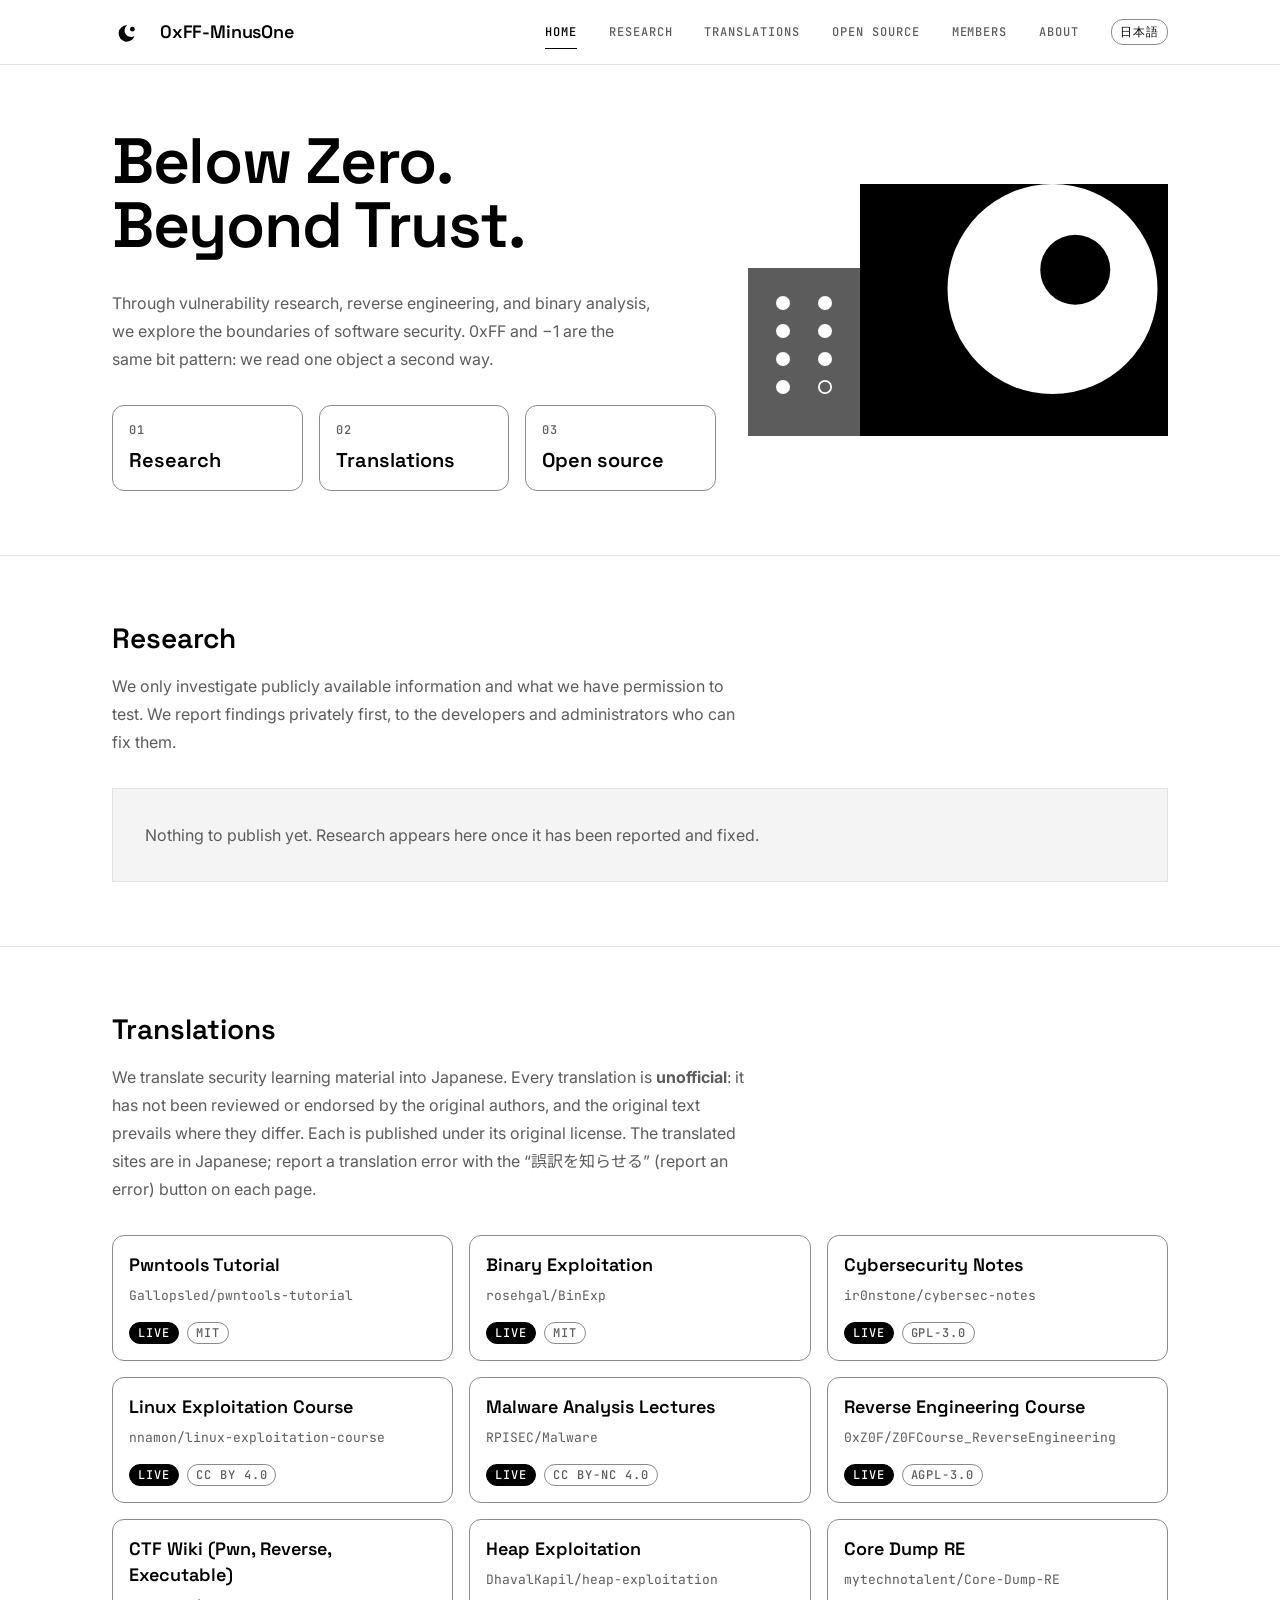
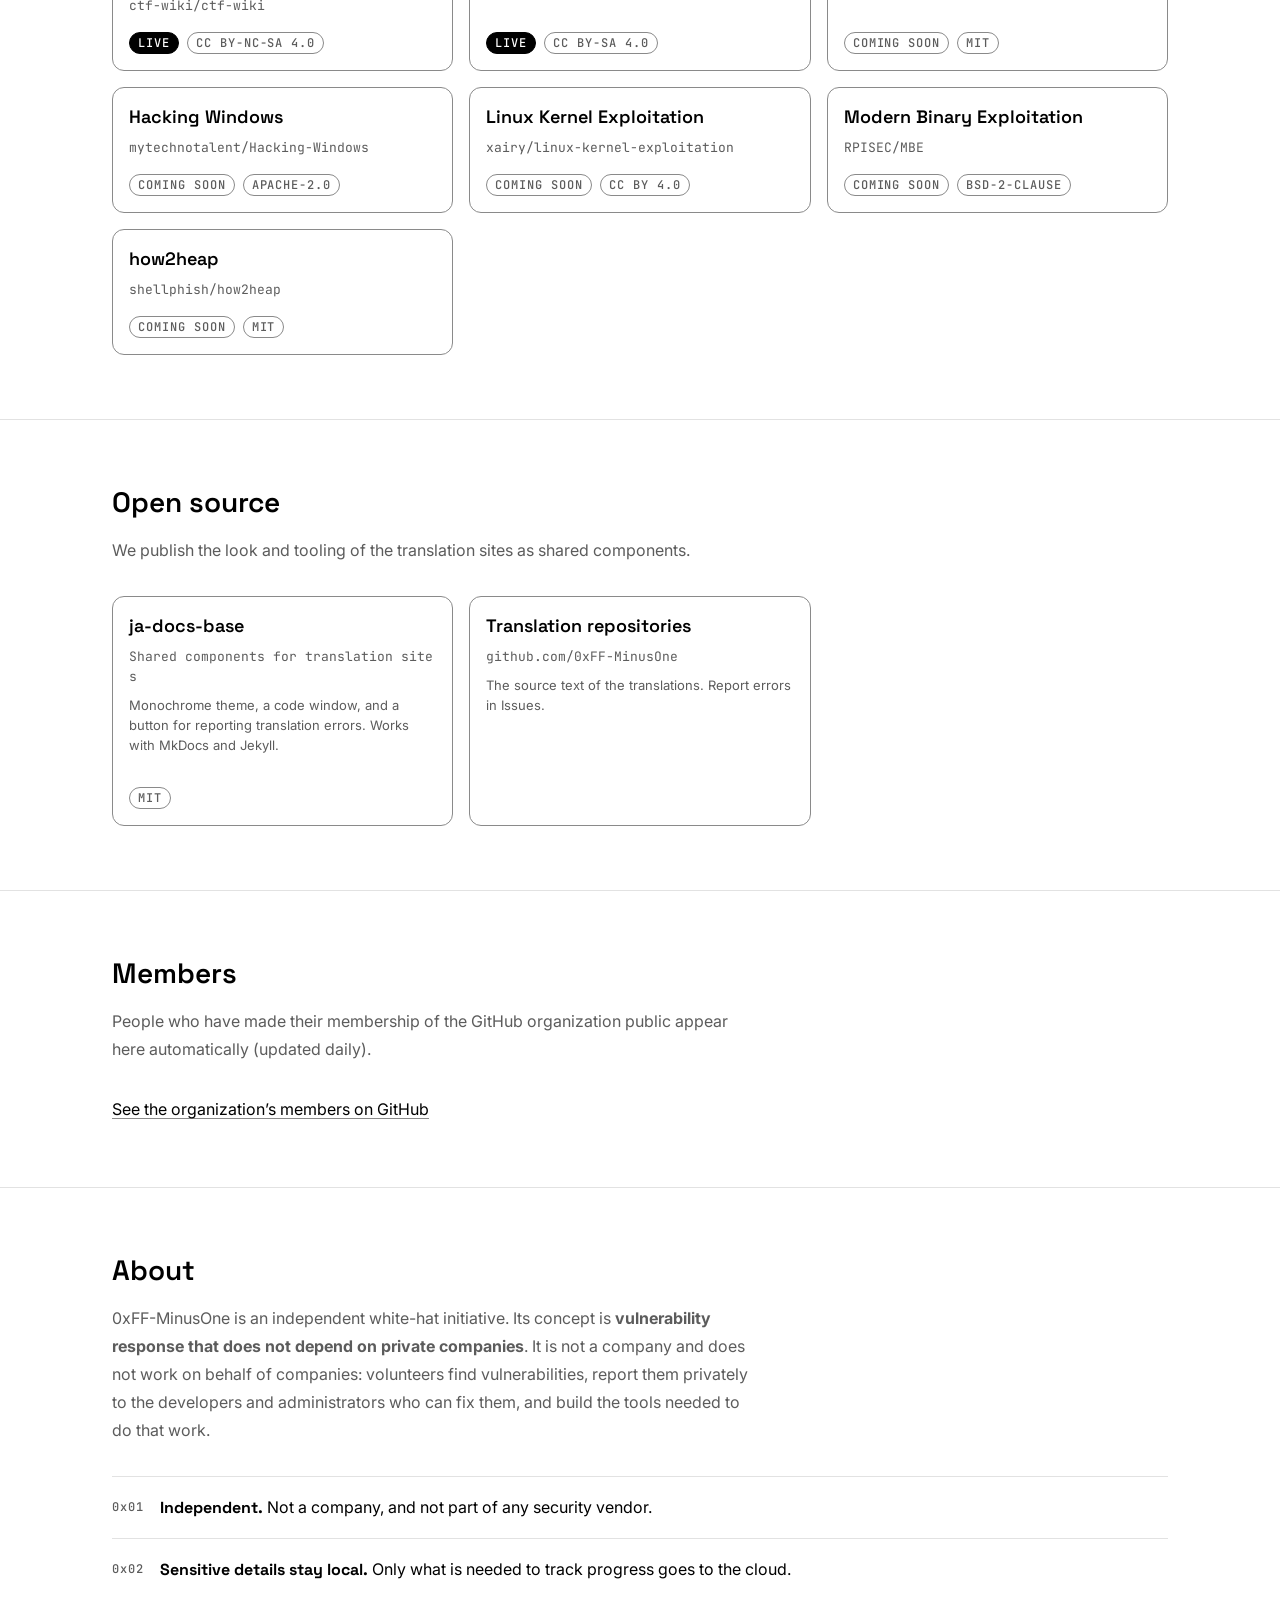
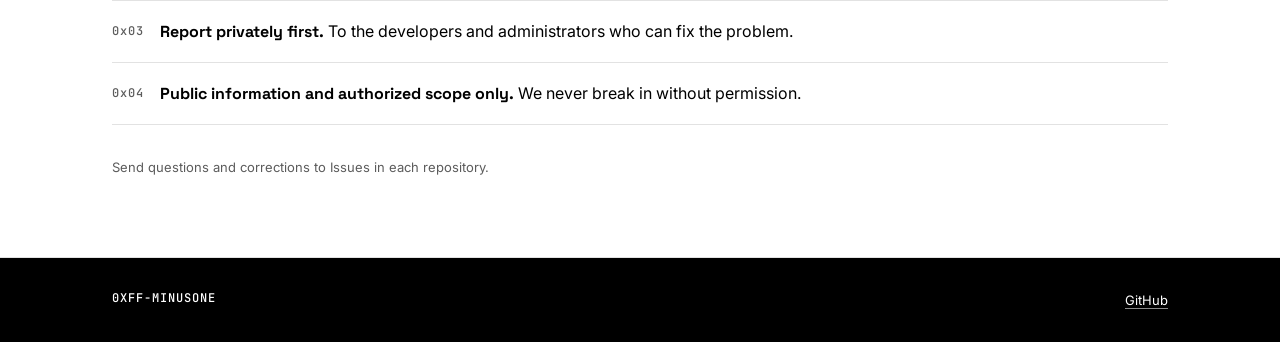
==== en/index.html @ b285cdcc "英語のページ(/en/)と言語の切り替えを追加する" ====
<!doctype html>
<html lang="en">
<head>
<meta charset="utf-8">
<meta name="viewport" content="width=device-width, initial-scale=1">
<title>0xFF-MinusOne | Vulnerability response that does not depend on private companies</title>
<meta name="description" content="0xFF-MinusOne is an independent white-hat initiative. Through vulnerability research, reverse engineering, and binary analysis, we explore the boundaries of software security.">
<meta property="og:title" content="0xFF-MinusOne">
<meta property="og:description" content="Vulnerability response that does not depend on private companies.">
<meta property="og:type" content="website">
<meta property="og:image" content="https://0xff-minusone.github.io/assets/avatar.png">
<meta name="color-scheme" content="light dark">
<link rel="canonical" href="https://0xff-minusone.github.io/en/">
<link rel="alternate" hreflang="ja" href="https://0xff-minusone.github.io/">
<link rel="alternate" hreflang="en" href="https://0xff-minusone.github.io/en/">
<link rel="alternate" hreflang="x-default" href="https://0xff-minusone.github.io/en/">
<meta property="og:locale" content="en_US">
<meta property="og:locale:alternate" content="ja_JP">
<link rel="icon" href="../assets/favicon.svg" type="image/svg+xml">
<link rel="apple-touch-icon" href="../assets/avatar.png">
<link rel="stylesheet" href="../assets/site.css">
</head>
<body id="top">
<a class="skip" href="#main">Skip to content</a>
<header class="top">
  <div class="wrap">
    <a class="brand" href="#top" aria-label="0xFF-MinusOne home">
      <svg viewBox="0 0 512 512" aria-hidden="true"><path d="M240 150.06 A130 130 0 1 0 359.76 319.79 A104 104 0 0 1 240 150.06 Z"/><circle cx="326" cy="210" r="38"/></svg>
      <b>0xFF-MinusOne</b>
    </a>
    <nav class="nav" aria-label="Main menu">
      <a href="#top" aria-current="page">Home</a>
      <a href="#research">Research</a>
      <a href="#translations">Translations</a>
      <a href="#open-source">Open source</a>
      <a href="#members">Members</a>
      <a href="#about">About</a>
    </nav>
    <a class="lang" href="../" hreflang="ja" lang="ja" aria-label="日本語に切り替え">日本語</a>
  </div>
</header>

<main id="main">
  <section class="hero">
    <div class="wrap">
      <div>
        <h1 class="display">Below Zero.<br>Beyond Trust.</h1>
        <p class="lead">Through vulnerability research, reverse engineering, and binary analysis, we explore the boundaries of software security. 0xFF and −1 are the same bit pattern: we read one object a second way.</p>
        <div class="tiles">
          <a class="tile" href="#research"><span class="label muted">01</span><h3>Research</h3></a>
          <a class="tile" href="#translations"><span class="label muted">02</span><h3>Translations</h3></a>
          <a class="tile" href="#open-source"><span class="label muted">03</span><h3>Open source</h3></a>
        </div>
      </div>
      <svg class="art" viewBox="0 0 480 288" aria-hidden="true">
        <rect class="muted" x="0" y="96" width="128" height="192"/>
        <rect class="ink" x="128" y="0" width="352" height="288"/>
        <circle class="ground" cx="348" cy="120" r="120"/>
        <circle class="ink" cx="374" cy="98" r="40"/>
        <circle class="ground" cx="40" cy="136" r="8"/><circle class="ground" cx="88" cy="136" r="8"/>
        <circle class="ground" cx="40" cy="168" r="8"/><circle class="ground" cx="88" cy="168" r="8"/>
        <circle class="ground" cx="40" cy="200" r="8"/><circle class="ground" cx="88" cy="200" r="8"/>
        <circle class="ground" cx="40" cy="232" r="8"/><circle class="hollow" cx="88" cy="232" r="7"/>
      </svg>
    </div>
  </section>

  <section class="block" id="research">
    <div class="wrap">
      <h2>Research</h2>
      <p class="sec-lead">We only investigate publicly available information and what we have permission to test. We report findings privately first, to the developers and administrators who can fix them.</p>
      <div class="empty">Nothing to publish yet. Research appears here once it has been reported and fixed.</div>
    </div>
  </section>

  <section class="block" id="translations">
    <div class="wrap">
      <h2>Translations</h2>
      <p class="sec-lead">We translate security learning material into Japanese. Every translation is <b>unofficial</b>: it has not been reviewed or endorsed by the original authors, and the original text prevails where they differ. Each is published under its original license. The translated sites are in Japanese; report a translation error with the “誤訳を知らせる” (report an error) button on each page.</p>
      <div class="cards">
        <a class="card" href="https://0xff-minusone.github.io/pwntools-tutorial-ja/">
          <h3>Pwntools Tutorial</h3>
          <span class="meta">Gallopsled/pwntools-tutorial</span>
          <div class="row"><span class="tag on">Live</span><span class="tag">MIT</span></div>
        </a>
        <a class="card" href="https://0xff-minusone.github.io/BinExp-ja/">
          <h3>Binary Exploitation</h3>
          <span class="meta">rosehgal/BinExp</span>
          <div class="row"><span class="tag on">Live</span><span class="tag">MIT</span></div>
        </a>
        <a class="card" href="https://0xff-minusone.github.io/cybersec-notes-ja/">
          <h3>Cybersecurity Notes</h3>
          <span class="meta">ir0nstone/cybersec-notes</span>
          <div class="row"><span class="tag on">Live</span><span class="tag">GPL-3.0</span></div>
        </a>
        <a class="card" href="https://0xff-minusone.github.io/linux-exploitation-course-ja/">
          <h3>Linux Exploitation Course</h3>
          <span class="meta">nnamon/linux-exploitation-course</span>
          <div class="row"><span class="tag on">Live</span><span class="tag">CC BY 4.0</span></div>
        </a>
        <a class="card" href="https://0xff-minusone.github.io/Malware-lectures-ja/">
          <h3>Malware Analysis Lectures</h3>
          <span class="meta">RPISEC/Malware</span>
          <div class="row"><span class="tag on">Live</span><span class="tag">CC BY-NC 4.0</span></div>
        </a>
        <a class="card" href="https://0xff-minusone.github.io/Z0FCourse_ReverseEngineering-ja/">
          <h3>Reverse Engineering Course</h3>
          <span class="meta">0xZ0F/Z0FCourse_ReverseEngineering</span>
          <div class="row"><span class="tag on">Live</span><span class="tag">AGPL-3.0</span></div>
        </a>
        <a class="card" href="https://0xff-minusone.github.io/ctf-wiki-ja/">
          <h3>CTF Wiki (Pwn, Reverse, Executable)</h3>
          <span class="meta">ctf-wiki/ctf-wiki</span>
          <div class="row"><span class="tag on">Live</span><span class="tag">CC BY-NC-SA 4.0</span></div>
        </a>
        <a class="card" href="https://0xff-minusone.github.io/heap-exploitation-ja/">
          <h3>Heap Exploitation</h3>
          <span class="meta">DhavalKapil/heap-exploitation</span>
          <div class="row"><span class="tag on">Live</span><span class="tag">CC BY-SA 4.0</span></div>
        </a>
        <a class="card" href="https://github.com/0xFF-MinusOne/Core-Dump-RE-ja">
          <h3>Core Dump RE</h3>
          <span class="meta">mytechnotalent/Core-Dump-RE</span>
          <div class="row"><span class="tag">Coming soon</span><span class="tag">MIT</span></div>
        </a>
        <a class="card" href="https://github.com/0xFF-MinusOne/Hacking-Windows-ja">
          <h3>Hacking Windows</h3>
          <span class="meta">mytechnotalent/Hacking-Windows</span>
          <div class="row"><span class="tag">Coming soon</span><span class="tag">Apache-2.0</span></div>
        </a>
        <a class="card" href="https://github.com/0xFF-MinusOne/linux-kernel-exploitation-ja">
          <h3>Linux Kernel Exploitation</h3>
          <span class="meta">xairy/linux-kernel-exploitation</span>
          <div class="row"><span class="tag">Coming soon</span><span class="tag">CC BY 4.0</span></div>
        </a>
        <a class="card" href="https://github.com/0xFF-MinusOne/MBE-ja">
          <h3>Modern Binary Exploitation</h3>
          <span class="meta">RPISEC/MBE</span>
          <div class="row"><span class="tag">Coming soon</span><span class="tag">BSD-2-Clause</span></div>
        </a>
        <a class="card" href="https://github.com/0xFF-MinusOne/how2heap-ja">
          <h3>how2heap</h3>
          <span class="meta">shellphish/how2heap</span>
          <div class="row"><span class="tag">Coming soon</span><span class="tag">MIT</span></div>
        </a>
      </div>
    </div>
  </section>

  <section class="block" id="open-source">
    <div class="wrap">
      <h2>Open source</h2>
      <p class="sec-lead">We publish the look and tooling of the translation sites as shared components.</p>
      <div class="cards">
        <a class="card" href="https://github.com/hina-kura49/ja-docs-base">
          <h3>ja-docs-base</h3>
          <span class="meta">Shared components for translation sites</span>
          <p class="small muted">Monochrome theme, a code window, and a button for reporting translation errors. Works with MkDocs and Jekyll.</p>
          <div class="row"><span class="tag">MIT</span></div>
        </a>
        <a class="card" href="https://github.com/0xFF-MinusOne">
          <h3>Translation repositories</h3>
          <span class="meta">github.com/0xFF-MinusOne</span>
          <p class="small muted">The source text of the translations. Report errors in Issues.</p>
        </a>
      </div>
    </div>
  </section>

  <section class="block" id="members">
    <div class="wrap">
      <h2>Members</h2>
      <p class="sec-lead">People who have made their membership of the GitHub organization public appear here automatically (updated daily).</p>
      <div class="cards" id="member-list" data-src="../members.json" aria-live="polite"><div class="empty">Loading…</div></div>
      <noscript><p><a href="https://github.com/orgs/0xFF-MinusOne/people">See the organization’s members on GitHub</a></p></noscript>
    </div>
  </section>

  <section class="block" id="about">
    <div class="wrap">
      <h2>About</h2>
      <p class="sec-lead">0xFF-MinusOne is an independent white-hat initiative. Its concept is <b>vulnerability response that does not depend on private companies</b>. It is not a company and does not work on behalf of companies: volunteers find vulnerabilities, report them privately to the developers and administrators who can fix them, and build the tools needed to do that work.</p>
      <ol class="principles">
        <li><div><b>Independent.</b> Not a company, and not part of any security vendor.</div></li>
        <li><div><b>Sensitive details stay local.</b> Only what is needed to track progress goes to the cloud.</div></li>
        <li><div><b>Report privately first.</b> To the developers and administrators who can fix the problem.</div></li>
        <li><div><b>Public information and authorized scope only.</b> We never break in without permission.</div></li>
      </ol>
      <p class="small muted" style="margin-top:32px">Send questions and corrections to Issues in each repository.</p>
    </div>
  </section>
</main>

<footer class="foot">
  <div class="wrap">
    <span class="label">0xFF-MinusOne</span>
    <span class="small"><a href="https://github.com/0xFF-MinusOne">GitHub</a></span>
  </div>
</footer>
<script src="../assets/site.js" defer></script>
</body>
</html>
---- assets/site.css ----
/* 0xFF-MinusOne 公開サイト。デザインシステム(白と黒の二値、円の装飾、角の立った容器)に従う。 */
@import url("https://fonts.googleapis.com/css2?family=Inter:wght@400;500&family=JetBrains+Mono:wght@400;500&family=Noto+Sans+JP:wght@400;500;700&family=Space+Grotesk:wght@600&display=swap");

:root {
  --ground: #ffffff;
  --ink: #000000;
  --surface: #f4f4f4;
  --ink-muted: #5c5c5c;
  --line: #e2e2e2;
  --line-strong: #8a8a8a;
  --inverse-ground: #000000;
  --inverse-ink: #ffffff;

  --space-1: 4px;
  --space-2: 8px;
  --space-4: 16px;
  --space-8: 32px;
  --space-16: 64px;
  --radius-none: 0;
  --radius-md: 12px;
  --radius-full: 9999px;

  --font-display: "Space Grotesk", "Noto Sans JP", system-ui, sans-serif;
  --font-sans: "Inter", "Noto Sans JP", system-ui, sans-serif;
  --font-mono: "JetBrains Mono", ui-monospace, monospace;
}
@media (prefers-color-scheme: dark) {
  :root {
    --ground: #000000;
    --ink: #ffffff;
    --surface: #111111;
    --ink-muted: #a3a3a3;
    --line: #262626;
    --line-strong: #6b6b6b;
    --inverse-ground: #ffffff;
    --inverse-ink: #000000;
  }
}

* { box-sizing: border-box; }
html { scroll-behavior: smooth; scroll-padding-top: 88px; }
body {
  margin: 0;
  background: var(--ground);
  color: var(--ink);
  font: 400 16px/28px var(--font-sans);
  -webkit-font-smoothing: antialiased;
}
a { color: inherit; text-decoration-color: var(--line-strong); text-underline-offset: 3px; }
a:hover { text-decoration-color: var(--ink); }
:focus-visible { outline: 2px solid var(--ink); outline-offset: 2px; }
h1, h2, h3 { font-family: var(--font-display); font-weight: 600; margin: 0; }
p { margin: 0 0 var(--space-4); }
.wrap { max-width: 1120px; margin: 0 auto; padding: 0 var(--space-8); }
.label { font: 500 12px/16px var(--font-mono); letter-spacing: 0.08em; text-transform: uppercase; }
.muted { color: var(--ink-muted); }
.small { font-size: 13px; line-height: 20px; }
.skip { position: absolute; left: -999px; }
.skip:focus { left: var(--space-2); top: var(--space-2); background: var(--ground); padding: var(--space-2) var(--space-4); border: 1px solid var(--ink); z-index: 10; }

/* ヘッダー */
.top { position: sticky; top: 0; z-index: 5; background: var(--ground); border-bottom: 1px solid var(--line); }
.top .wrap { display: flex; align-items: center; gap: var(--space-8); min-height: 64px; }
.brand { display: flex; align-items: center; gap: var(--space-4); text-decoration: none; }
.brand svg { height: 32px; width: 32px; fill: var(--ink); }
.brand b { font: 600 18px/20px var(--font-display); letter-spacing: -0.01em; }
.nav { display: flex; gap: var(--space-8); margin-left: auto; overflow-x: auto; scrollbar-width: none; }
.nav::-webkit-scrollbar { display: none; }
.nav a { font: 500 12px/16px var(--font-mono); letter-spacing: 0.08em; text-transform: uppercase; text-decoration: none; color: var(--ink-muted); padding: var(--space-2) 0; border-bottom: 1px solid transparent; white-space: nowrap; }
.nav a:hover, .nav a[aria-current] { color: var(--ink); border-bottom-color: var(--ink); }

/* ヒーロー */
.hero { position: relative; overflow: hidden; border-bottom: 1px solid var(--line); }
.hero .wrap { display: grid; grid-template-columns: minmax(0, 1fr) 420px; gap: var(--space-8); align-items: center; padding-top: var(--space-16); padding-bottom: var(--space-16); }
.display { font: 600 64px/64px var(--font-display); letter-spacing: -0.02em; margin-bottom: var(--space-8); }
.lead { font-size: 16px; max-width: 34em; color: var(--ink-muted); margin-bottom: var(--space-8); }
.art { width: 100%; height: auto; display: block; }
.art .ink { fill: var(--ink); }
.art .muted { fill: var(--ink-muted); }
.art .ground { fill: var(--ground); }
.art .hollow { fill: none; stroke: var(--ground); stroke-width: 2; }

/* カード */
.tiles { display: grid; grid-template-columns: repeat(3, 1fr); gap: var(--space-4); }
.tile { display: flex; flex-direction: column; gap: var(--space-2); padding: var(--space-4) var(--space-4) var(--space-4); border: 1px solid var(--line-strong); border-radius: var(--radius-md); text-decoration: none; background: var(--ground); }
.tile:hover { background: var(--ink); color: var(--ground); border-color: var(--ink); }
.tile:hover .muted { color: inherit; }
.tile h3 { font-size: 20px; line-height: 28px; }

/* 節 */
section.block { padding: var(--space-16) 0; border-bottom: 1px solid var(--line); }
section.block > .wrap > h2 { font: 600 28px/36px var(--font-display); margin-bottom: var(--space-4); }
.sec-lead { max-width: 40em; color: var(--ink-muted); margin-bottom: var(--space-8); }
.cards { display: grid; grid-template-columns: repeat(auto-fill, minmax(300px, 1fr)); gap: var(--space-4); }
.card { display: flex; flex-direction: column; gap: var(--space-2); padding: var(--space-4); border: 1px solid var(--line-strong); border-radius: var(--radius-md); background: var(--ground); color: inherit; text-decoration: none; }
a.card:hover { background: var(--surface); border-color: var(--ink); }
.card h3 { font-size: 18px; line-height: 26px; }
.card .meta { font: 400 13px/20px var(--font-mono); color: var(--ink-muted); word-break: break-all; }
.card .row { display: flex; gap: var(--space-2); flex-wrap: wrap; margin-top: auto; padding-top: var(--space-2); }
.tag { display: inline-block; padding: 0 var(--space-2); border: 1px solid var(--line-strong); border-radius: var(--radius-full); font: 500 12px/20px var(--font-mono); letter-spacing: 0.08em; text-transform: uppercase; color: var(--ink-muted); }
.tag.on { background: var(--ink); color: var(--ground); border-color: var(--ink); }
.empty { padding: var(--space-8); border: 1px solid var(--line); background: var(--surface); color: var(--ink-muted); }
.principles { counter-reset: p; list-style: none; padding: 0; margin: var(--space-8) 0 0; display: grid; gap: 0; border-top: 1px solid var(--line); }
.principles li { counter-increment: p; display: grid; grid-template-columns: 48px 1fr; padding: var(--space-4) 0; border-bottom: 1px solid var(--line); }
.principles li::before { content: "0x0" counter(p); font: 500 12px/28px var(--font-mono); letter-spacing: 0.08em; color: var(--ink-muted); }
.principles b { font-family: var(--font-display); }

/* フッター: 反転ブロック */
.foot { background: var(--inverse-ground); color: var(--inverse-ink); padding: var(--space-8) 0; }
.foot .wrap { display: flex; gap: var(--space-8); justify-content: space-between; flex-wrap: wrap; }
.foot a { color: inherit; }

@media (max-width: 860px) {
  .hero .wrap { grid-template-columns: 1fr; }
  .art { max-width: 320px; }
  .display { font-size: 44px; line-height: 48px; }
  .tiles { grid-template-columns: 1fr; }
  .top .wrap { gap: var(--space-4); padding: 0 var(--space-4); flex-wrap: wrap; }
  .wrap { padding: 0 var(--space-4); }
  .nav { order: 3; width: 100%; margin-left: 0; gap: var(--space-4); }
}
@media (prefers-reduced-motion: reduce) { html { scroll-behavior: auto; } }

/* メンバーのカード: アバターは円(radius-full) */
.member img { width: 48px; height: 48px; border-radius: var(--radius-full); border: 1px solid var(--line-strong); background: var(--surface); }

/* 言語の切り替え */
.lang { font: 500 12px/16px var(--font-mono); letter-spacing: 0.08em; text-decoration: none; padding: var(--space-1) var(--space-2); border: 1px solid var(--line-strong); border-radius: var(--radius-md); white-space: nowrap; }
.lang:hover { background: var(--ink); color: var(--ground); border-color: var(--ink); }
.nav { margin-left: auto; }
.nav + .lang { margin-left: 0; }
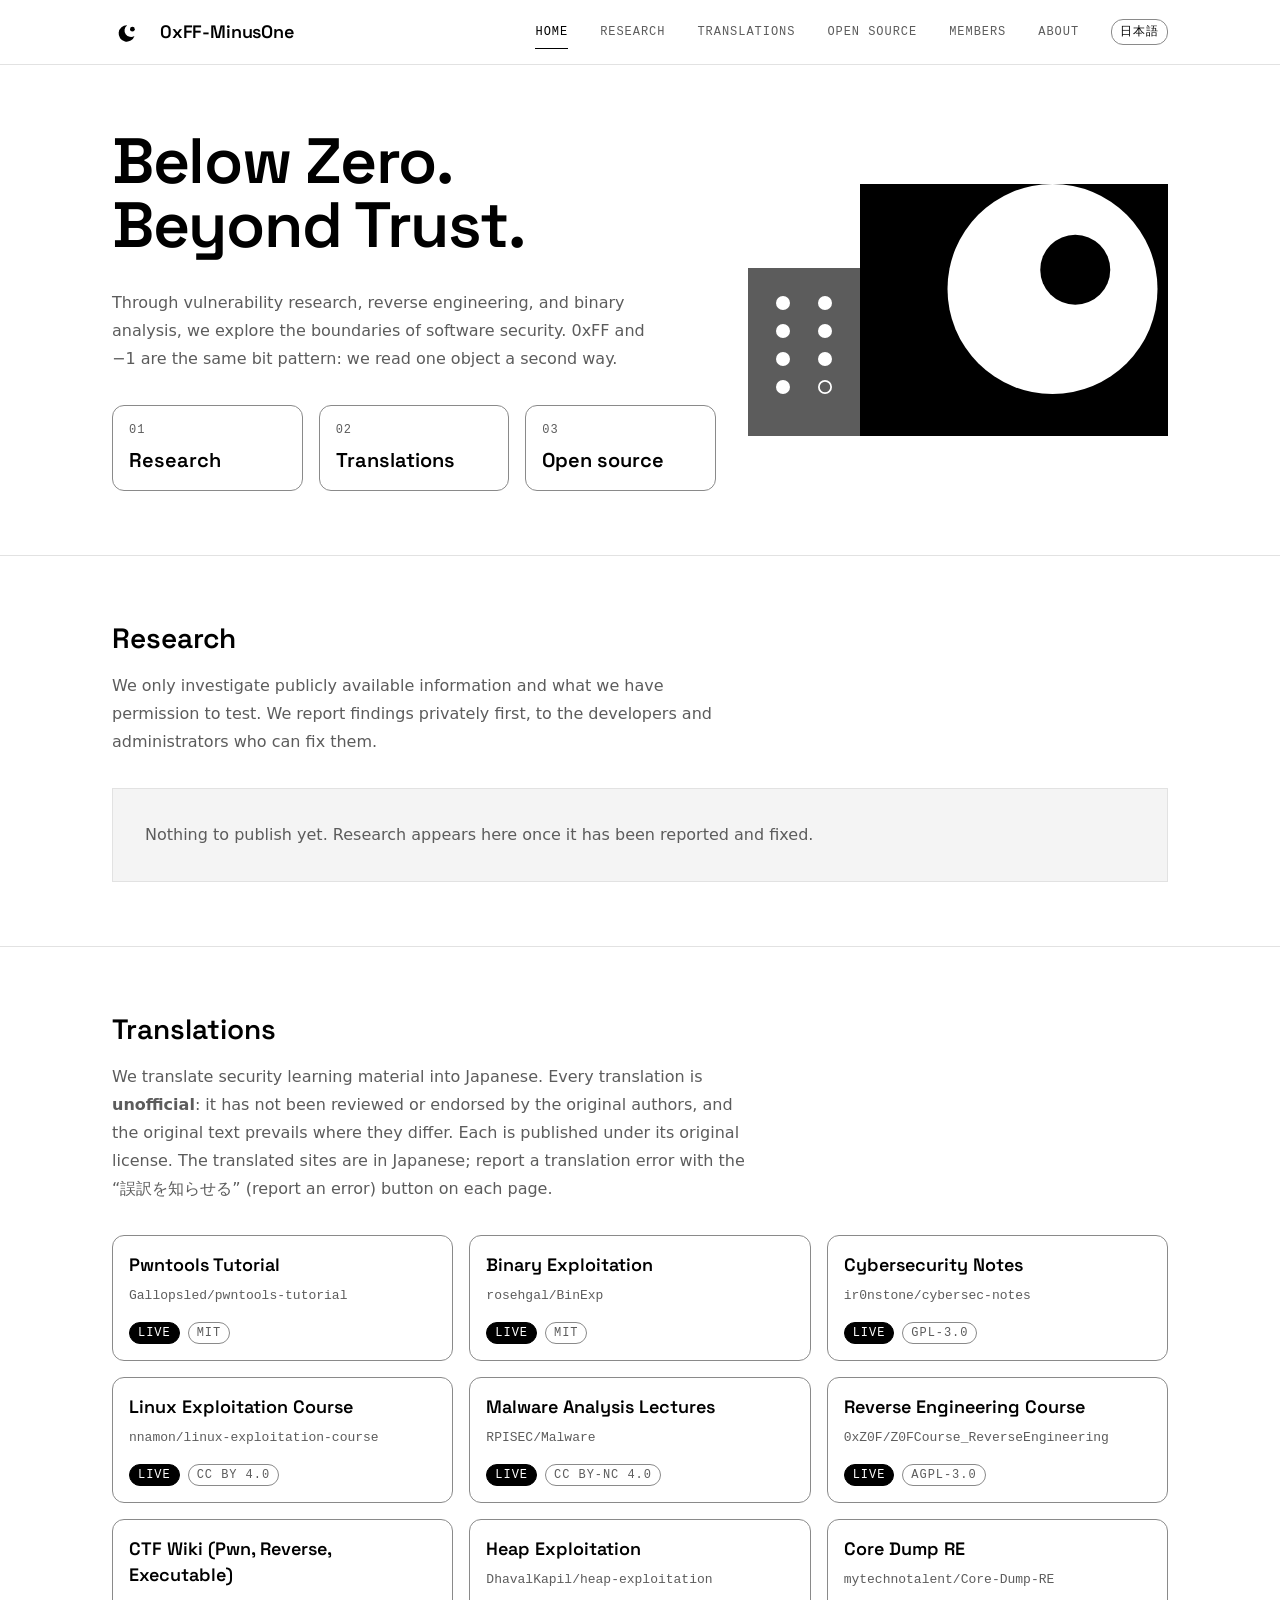
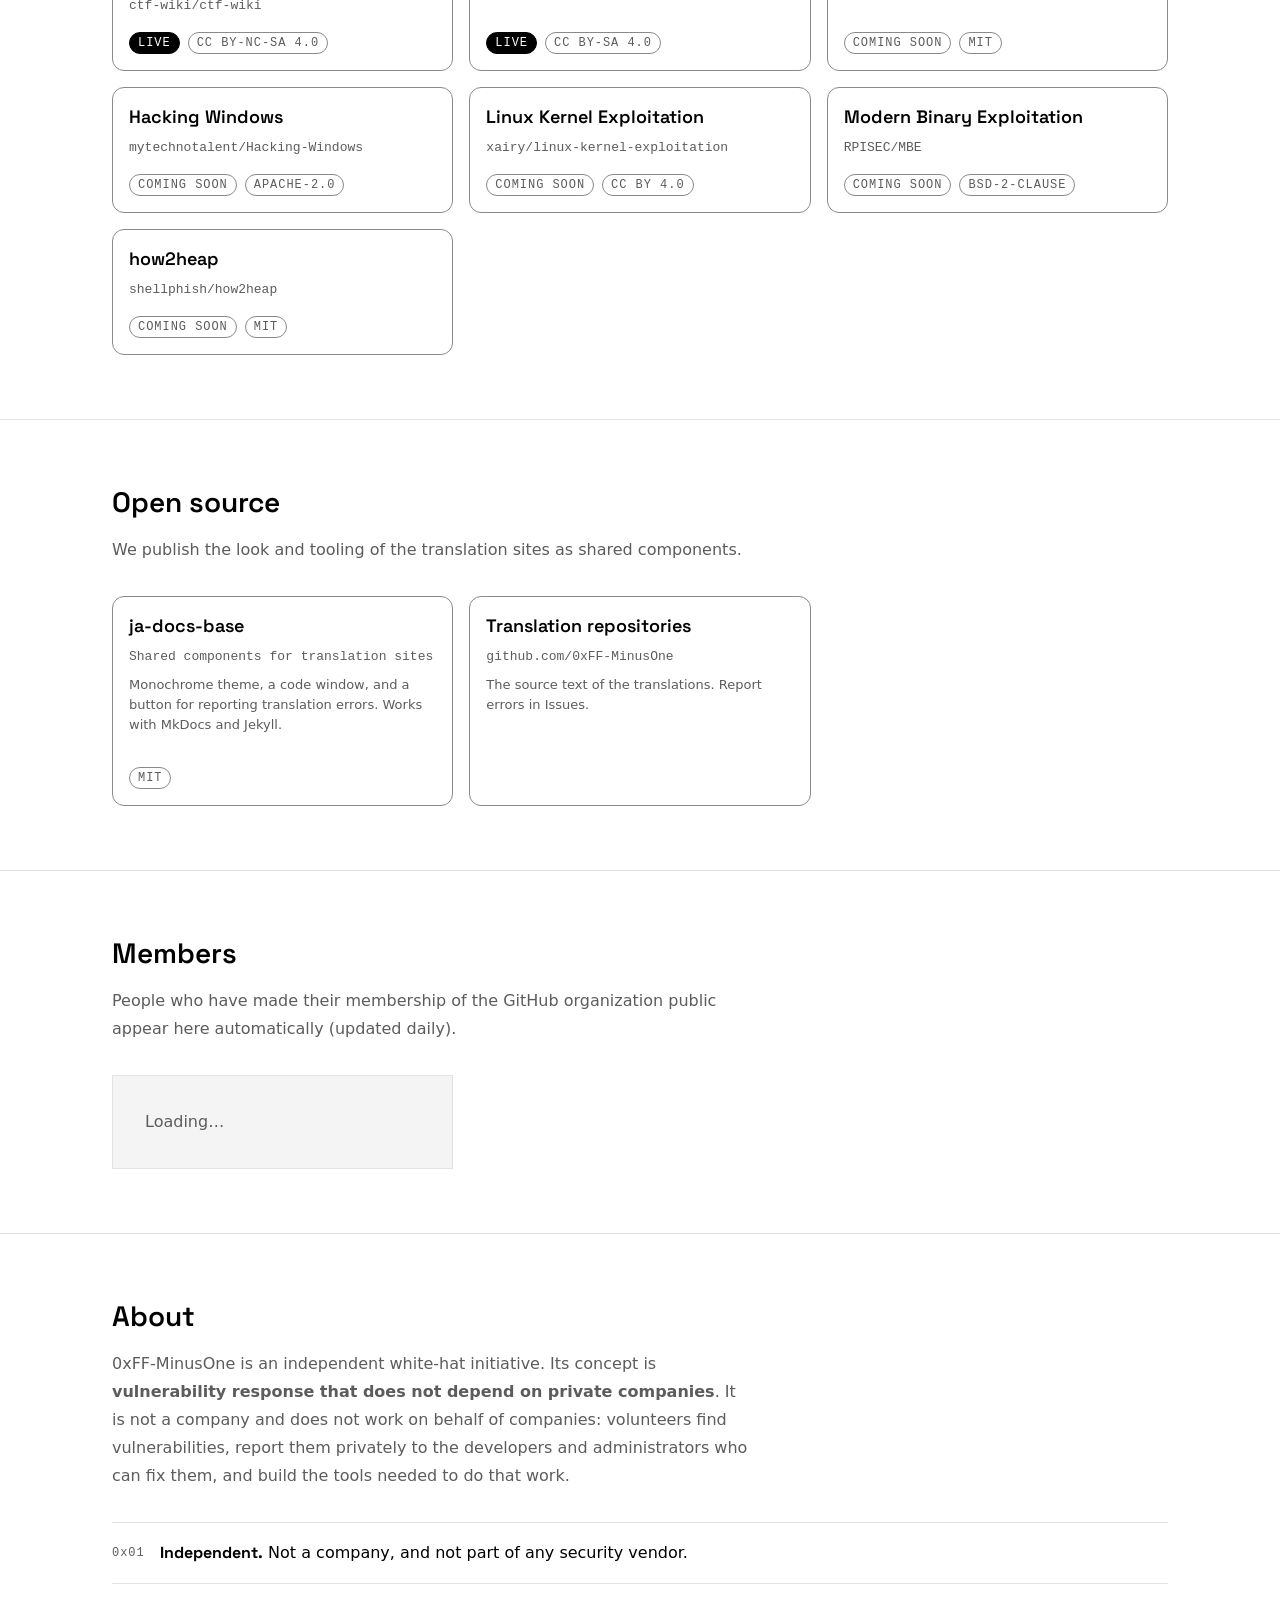
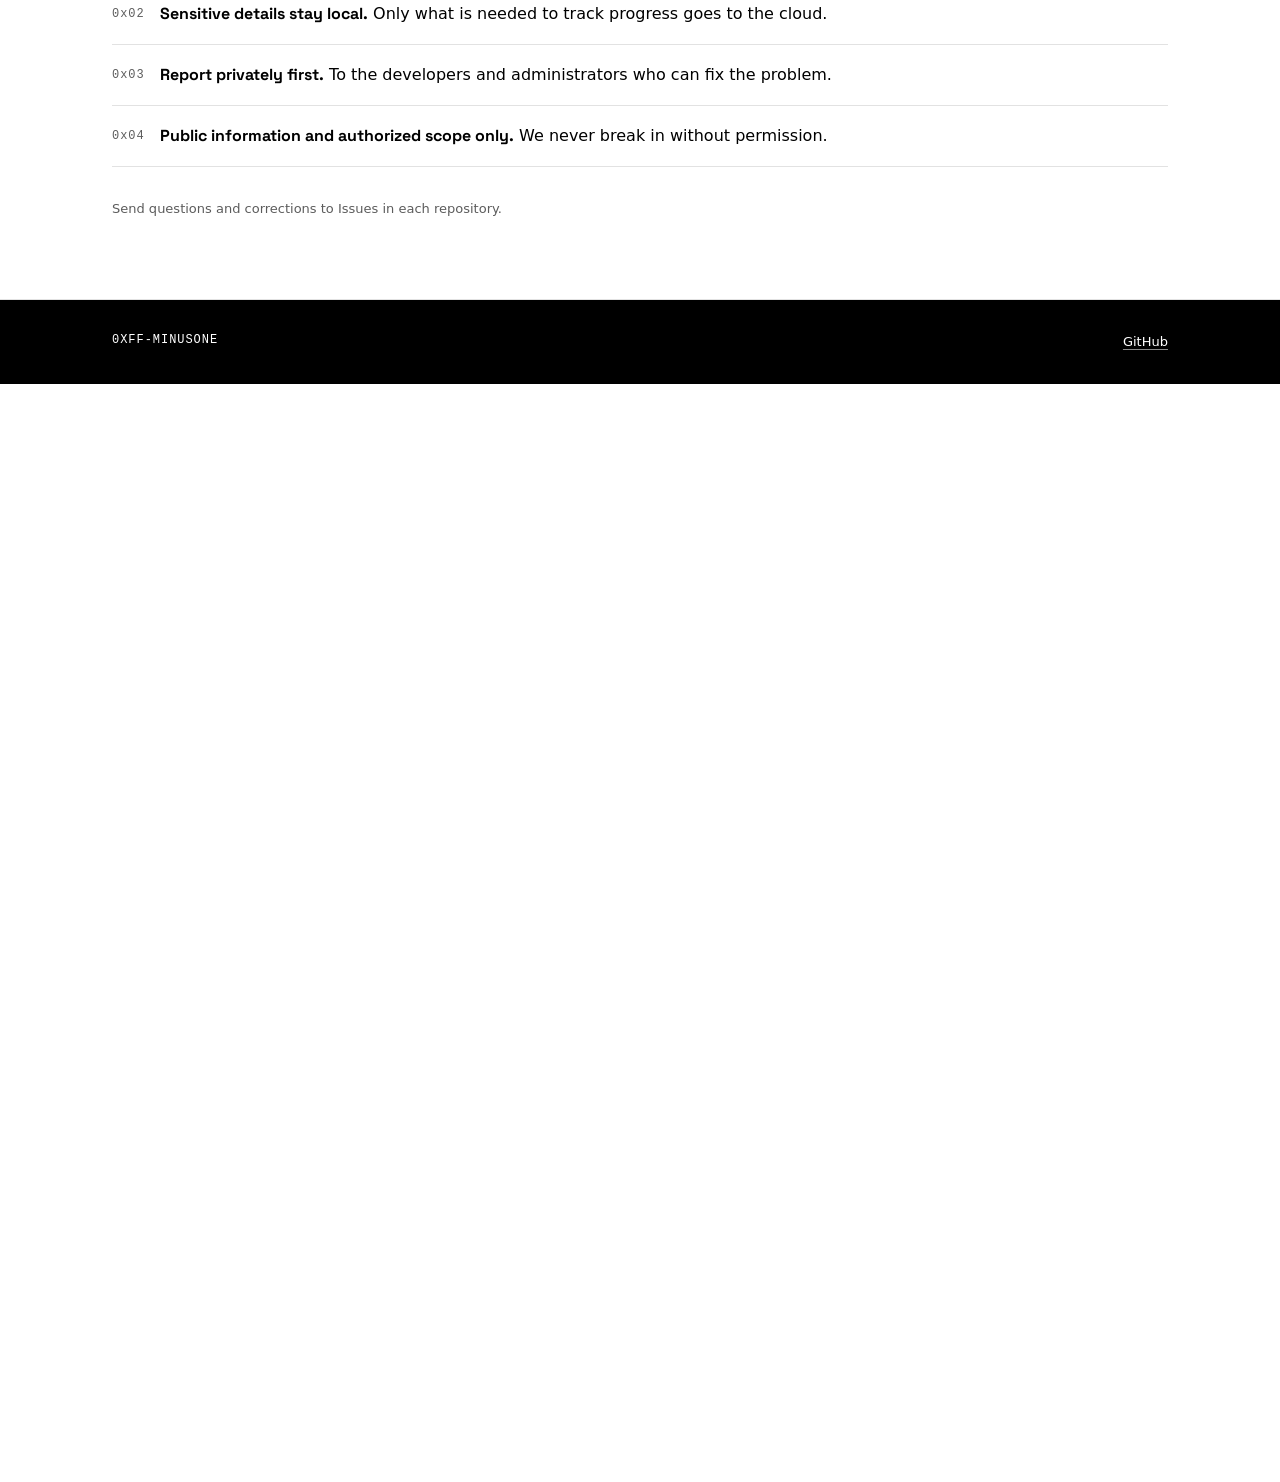
==== commit b5c99bc7: "英語を既定にする(/ が英語、/ja/ が日本語、/en/ は / へ転送)" ====
--- a/en/index.html
+++ b/en/index.html
@@ -2,201 +2,10 @@
 <html lang="en">
 <head>
 <meta charset="utf-8">
-<meta name="viewport" content="width=device-width, initial-scale=1">
-<title>0xFF-MinusOne | Vulnerability response that does not depend on private companies</title>
-<meta name="description" content="0xFF-MinusOne is an independent white-hat initiative. Through vulnerability research, reverse engineering, and binary analysis, we explore the boundaries of software security.">
-<meta property="og:title" content="0xFF-MinusOne">
-<meta property="og:description" content="Vulnerability response that does not depend on private companies.">
-<meta property="og:type" content="website">
-<meta property="og:image" content="https://0xff-minusone.github.io/assets/avatar.png">
-<meta name="color-scheme" content="light dark">
-<link rel="canonical" href="https://0xff-minusone.github.io/en/">
-<link rel="alternate" hreflang="ja" href="https://0xff-minusone.github.io/">
-<link rel="alternate" hreflang="en" href="https://0xff-minusone.github.io/en/">
-<link rel="alternate" hreflang="x-default" href="https://0xff-minusone.github.io/en/">
-<meta property="og:locale" content="en_US">
-<meta property="og:locale:alternate" content="ja_JP">
-<link rel="icon" href="../assets/favicon.svg" type="image/svg+xml">
-<link rel="apple-touch-icon" href="../assets/avatar.png">
-<link rel="stylesheet" href="../assets/site.css">
+<title>0xFF-MinusOne</title>
+<meta http-equiv="refresh" content="0; url=../">
+<link rel="canonical" href="https://0xff-minusone.github.io/">
+<meta name="robots" content="noindex">
 </head>
-<body id="top">
-<a class="skip" href="#main">Skip to content</a>
-<header class="top">
-  <div class="wrap">
-    <a class="brand" href="#top" aria-label="0xFF-MinusOne home">
-      <svg viewBox="0 0 512 512" aria-hidden="true"><path d="M240 150.06 A130 130 0 1 0 359.76 319.79 A104 104 0 0 1 240 150.06 Z"/><circle cx="326" cy="210" r="38"/></svg>
-      <b>0xFF-MinusOne</b>
-    </a>
-    <nav class="nav" aria-label="Main menu">
-      <a href="#top" aria-current="page">Home</a>
-      <a href="#research">Research</a>
-      <a href="#translations">Translations</a>
-      <a href="#open-source">Open source</a>
-      <a href="#members">Members</a>
-      <a href="#about">About</a>
-    </nav>
-    <a class="lang" href="../" hreflang="ja" lang="ja" aria-label="日本語に切り替え">日本語</a>
-  </div>
-</header>
-
-<main id="main">
-  <section class="hero">
-    <div class="wrap">
-      <div>
-        <h1 class="display">Below Zero.<br>Beyond Trust.</h1>
-        <p class="lead">Through vulnerability research, reverse engineering, and binary analysis, we explore the boundaries of software security. 0xFF and −1 are the same bit pattern: we read one object a second way.</p>
-        <div class="tiles">
-          <a class="tile" href="#research"><span class="label muted">01</span><h3>Research</h3></a>
-          <a class="tile" href="#translations"><span class="label muted">02</span><h3>Translations</h3></a>
-          <a class="tile" href="#open-source"><span class="label muted">03</span><h3>Open source</h3></a>
-        </div>
-      </div>
-      <svg class="art" viewBox="0 0 480 288" aria-hidden="true">
-        <rect class="muted" x="0" y="96" width="128" height="192"/>
-        <rect class="ink" x="128" y="0" width="352" height="288"/>
-        <circle class="ground" cx="348" cy="120" r="120"/>
-        <circle class="ink" cx="374" cy="98" r="40"/>
-        <circle class="ground" cx="40" cy="136" r="8"/><circle class="ground" cx="88" cy="136" r="8"/>
-        <circle class="ground" cx="40" cy="168" r="8"/><circle class="ground" cx="88" cy="168" r="8"/>
-        <circle class="ground" cx="40" cy="200" r="8"/><circle class="ground" cx="88" cy="200" r="8"/>
-        <circle class="ground" cx="40" cy="232" r="8"/><circle class="hollow" cx="88" cy="232" r="7"/>
-      </svg>
-    </div>
-  </section>
-
-  <section class="block" id="research">
-    <div class="wrap">
-      <h2>Research</h2>
-      <p class="sec-lead">We only investigate publicly available information and what we have permission to test. We report findings privately first, to the developers and administrators who can fix them.</p>
-      <div class="empty">Nothing to publish yet. Research appears here once it has been reported and fixed.</div>
-    </div>
-  </section>
-
-  <section class="block" id="translations">
-    <div class="wrap">
-      <h2>Translations</h2>
-      <p class="sec-lead">We translate security learning material into Japanese. Every translation is <b>unofficial</b>: it has not been reviewed or endorsed by the original authors, and the original text prevails where they differ. Each is published under its original license. The translated sites are in Japanese; report a translation error with the “誤訳を知らせる” (report an error) button on each page.</p>
-      <div class="cards">
-        <a class="card" href="https://0xff-minusone.github.io/pwntools-tutorial-ja/">
-          <h3>Pwntools Tutorial</h3>
-          <span class="meta">Gallopsled/pwntools-tutorial</span>
-          <div class="row"><span class="tag on">Live</span><span class="tag">MIT</span></div>
-        </a>
-        <a class="card" href="https://0xff-minusone.github.io/BinExp-ja/">
-          <h3>Binary Exploitation</h3>
-          <span class="meta">rosehgal/BinExp</span>
-          <div class="row"><span class="tag on">Live</span><span class="tag">MIT</span></div>
-        </a>
-        <a class="card" href="https://0xff-minusone.github.io/cybersec-notes-ja/">
-          <h3>Cybersecurity Notes</h3>
-          <span class="meta">ir0nstone/cybersec-notes</span>
-          <div class="row"><span class="tag on">Live</span><span class="tag">GPL-3.0</span></div>
-        </a>
-        <a class="card" href="https://0xff-minusone.github.io/linux-exploitation-course-ja/">
-          <h3>Linux Exploitation Course</h3>
-          <span class="meta">nnamon/linux-exploitation-course</span>
-          <div class="row"><span class="tag on">Live</span><span class="tag">CC BY 4.0</span></div>
-        </a>
-        <a class="card" href="https://0xff-minusone.github.io/Malware-lectures-ja/">
-          <h3>Malware Analysis Lectures</h3>
-          <span class="meta">RPISEC/Malware</span>
-          <div class="row"><span class="tag on">Live</span><span class="tag">CC BY-NC 4.0</span></div>
-        </a>
-        <a class="card" href="https://0xff-minusone.github.io/Z0FCourse_ReverseEngineering-ja/">
-          <h3>Reverse Engineering Course</h3>
-          <span class="meta">0xZ0F/Z0FCourse_ReverseEngineering</span>
-          <div class="row"><span class="tag on">Live</span><span class="tag">AGPL-3.0</span></div>
-        </a>
-        <a class="card" href="https://0xff-minusone.github.io/ctf-wiki-ja/">
-          <h3>CTF Wiki (Pwn, Reverse, Executable)</h3>
-          <span class="meta">ctf-wiki/ctf-wiki</span>
-          <div class="row"><span class="tag on">Live</span><span class="tag">CC BY-NC-SA 4.0</span></div>
-        </a>
-        <a class="card" href="https://0xff-minusone.github.io/heap-exploitation-ja/">
-          <h3>Heap Exploitation</h3>
-          <span class="meta">DhavalKapil/heap-exploitation</span>
-          <div class="row"><span class="tag on">Live</span><span class="tag">CC BY-SA 4.0</span></div>
-        </a>
-        <a class="card" href="https://github.com/0xFF-MinusOne/Core-Dump-RE-ja">
-          <h3>Core Dump RE</h3>
-          <span class="meta">mytechnotalent/Core-Dump-RE</span>
-          <div class="row"><span class="tag">Coming soon</span><span class="tag">MIT</span></div>
-        </a>
-        <a class="card" href="https://github.com/0xFF-MinusOne/Hacking-Windows-ja">
-          <h3>Hacking Windows</h3>
-          <span class="meta">mytechnotalent/Hacking-Windows</span>
-          <div class="row"><span class="tag">Coming soon</span><span class="tag">Apache-2.0</span></div>
-        </a>
-        <a class="card" href="https://github.com/0xFF-MinusOne/linux-kernel-exploitation-ja">
-          <h3>Linux Kernel Exploitation</h3>
-          <span class="meta">xairy/linux-kernel-exploitation</span>
-          <div class="row"><span class="tag">Coming soon</span><span class="tag">CC BY 4.0</span></div>
-        </a>
-        <a class="card" href="https://github.com/0xFF-MinusOne/MBE-ja">
-          <h3>Modern Binary Exploitation</h3>
-          <span class="meta">RPISEC/MBE</span>
-          <div class="row"><span class="tag">Coming soon</span><span class="tag">BSD-2-Clause</span></div>
-        </a>
-        <a class="card" href="https://github.com/0xFF-MinusOne/how2heap-ja">
-          <h3>how2heap</h3>
-          <span class="meta">shellphish/how2heap</span>
-          <div class="row"><span class="tag">Coming soon</span><span class="tag">MIT</span></div>
-        </a>
-      </div>
-    </div>
-  </section>
-
-  <section class="block" id="open-source">
-    <div class="wrap">
-      <h2>Open source</h2>
-      <p class="sec-lead">We publish the look and tooling of the translation sites as shared components.</p>
-      <div class="cards">
-        <a class="card" href="https://github.com/hina-kura49/ja-docs-base">
-          <h3>ja-docs-base</h3>
-          <span class="meta">Shared components for translation sites</span>
-          <p class="small muted">Monochrome theme, a code window, and a button for reporting translation errors. Works with MkDocs and Jekyll.</p>
-          <div class="row"><span class="tag">MIT</span></div>
-        </a>
-        <a class="card" href="https://github.com/0xFF-MinusOne">
-          <h3>Translation repositories</h3>
-          <span class="meta">github.com/0xFF-MinusOne</span>
-          <p class="small muted">The source text of the translations. Report errors in Issues.</p>
-        </a>
-      </div>
-    </div>
-  </section>
-
-  <section class="block" id="members">
-    <div class="wrap">
-      <h2>Members</h2>
-      <p class="sec-lead">People who have made their membership of the GitHub organization public appear here automatically (updated daily).</p>
-      <div class="cards" id="member-list" data-src="../members.json" aria-live="polite"><div class="empty">Loading…</div></div>
-      <noscript><p><a href="https://github.com/orgs/0xFF-MinusOne/people">See the organization’s members on GitHub</a></p></noscript>
-    </div>
-  </section>
-
-  <section class="block" id="about">
-    <div class="wrap">
-      <h2>About</h2>
-      <p class="sec-lead">0xFF-MinusOne is an independent white-hat initiative. Its concept is <b>vulnerability response that does not depend on private companies</b>. It is not a company and does not work on behalf of companies: volunteers find vulnerabilities, report them privately to the developers and administrators who can fix them, and build the tools needed to do that work.</p>
-      <ol class="principles">
-        <li><div><b>Independent.</b> Not a company, and not part of any security vendor.</div></li>
-        <li><div><b>Sensitive details stay local.</b> Only what is needed to track progress goes to the cloud.</div></li>
-        <li><div><b>Report privately first.</b> To the developers and administrators who can fix the problem.</div></li>
-        <li><div><b>Public information and authorized scope only.</b> We never break in without permission.</div></li>
-      </ol>
-      <p class="small muted" style="margin-top:32px">Send questions and corrections to Issues in each repository.</p>
-    </div>
-  </section>
-</main>
-
-<footer class="foot">
-  <div class="wrap">
-    <span class="label">0xFF-MinusOne</span>
-    <span class="small"><a href="https://github.com/0xFF-MinusOne">GitHub</a></span>
-  </div>
-</footer>
-<script src="../assets/site.js" defer></script>
-</body>
+<body><p><a href="../">0xFF-MinusOne</a></p></body>
 </html>
